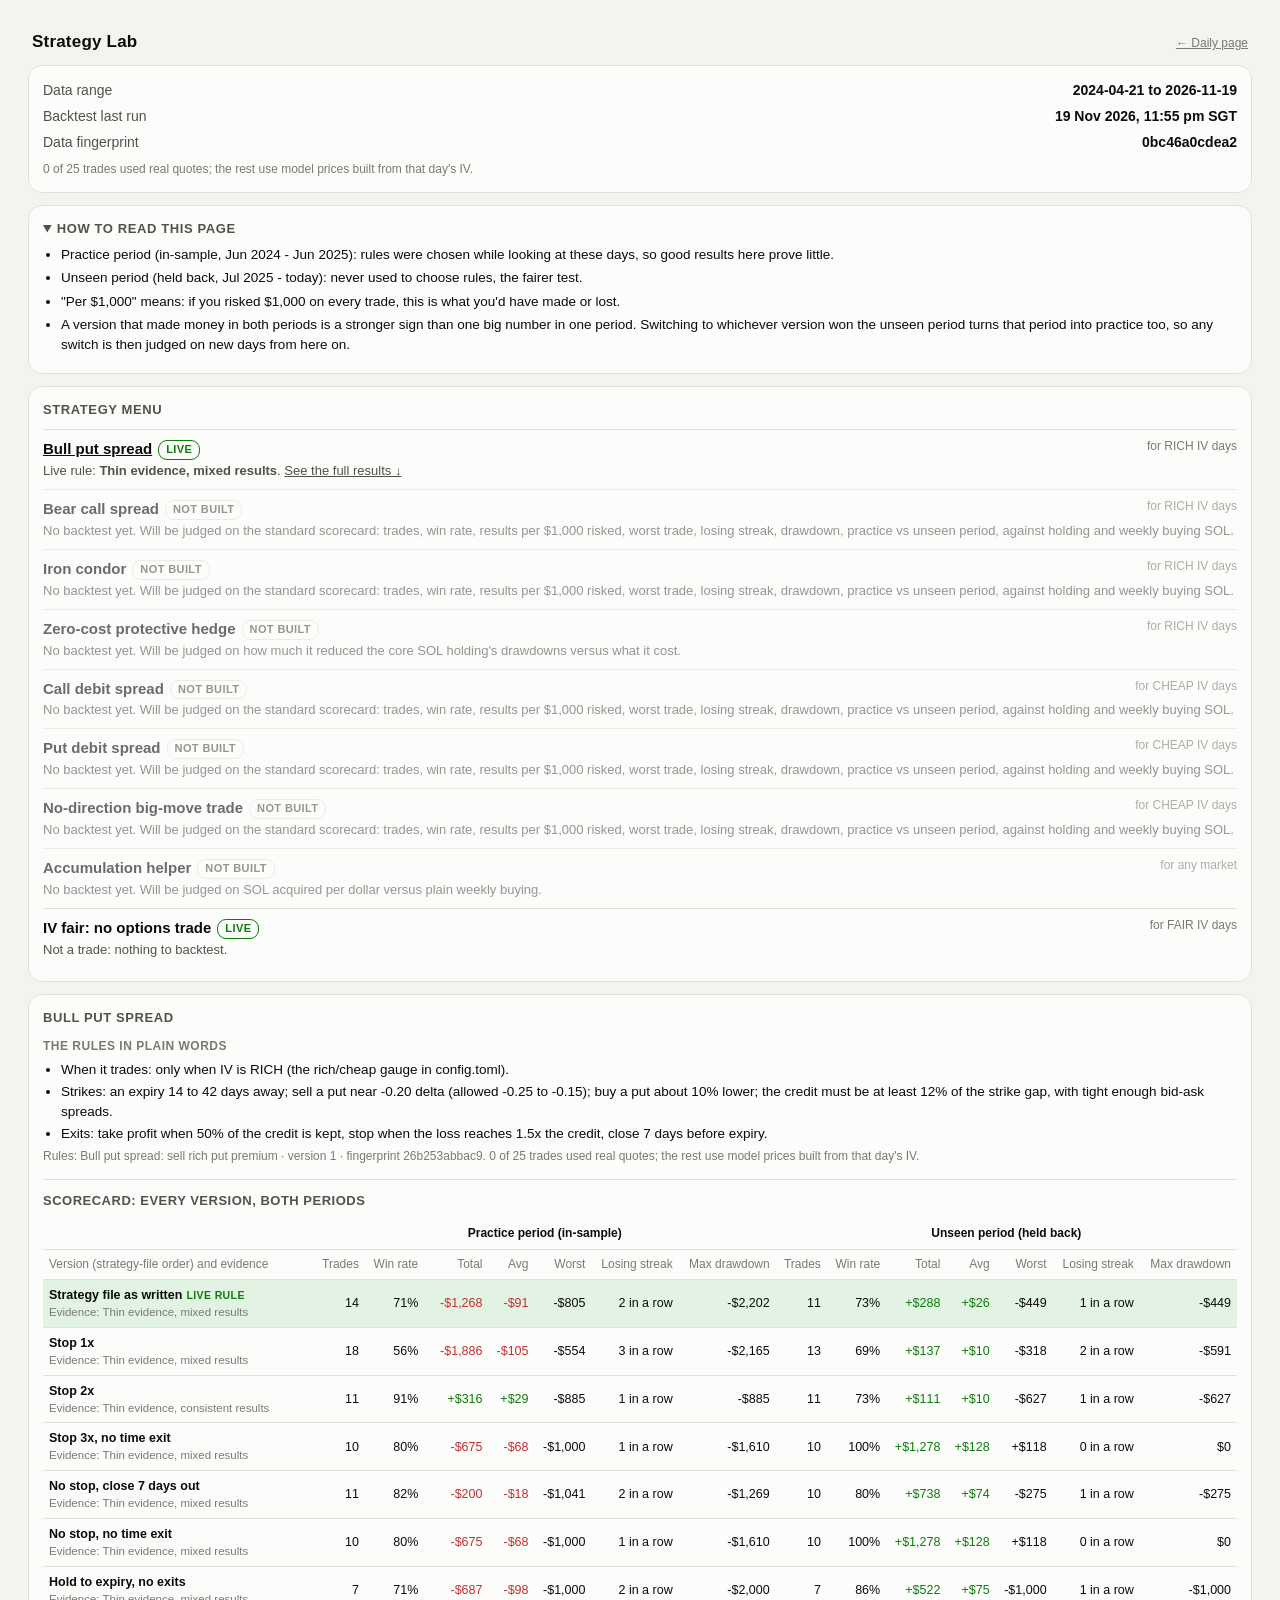
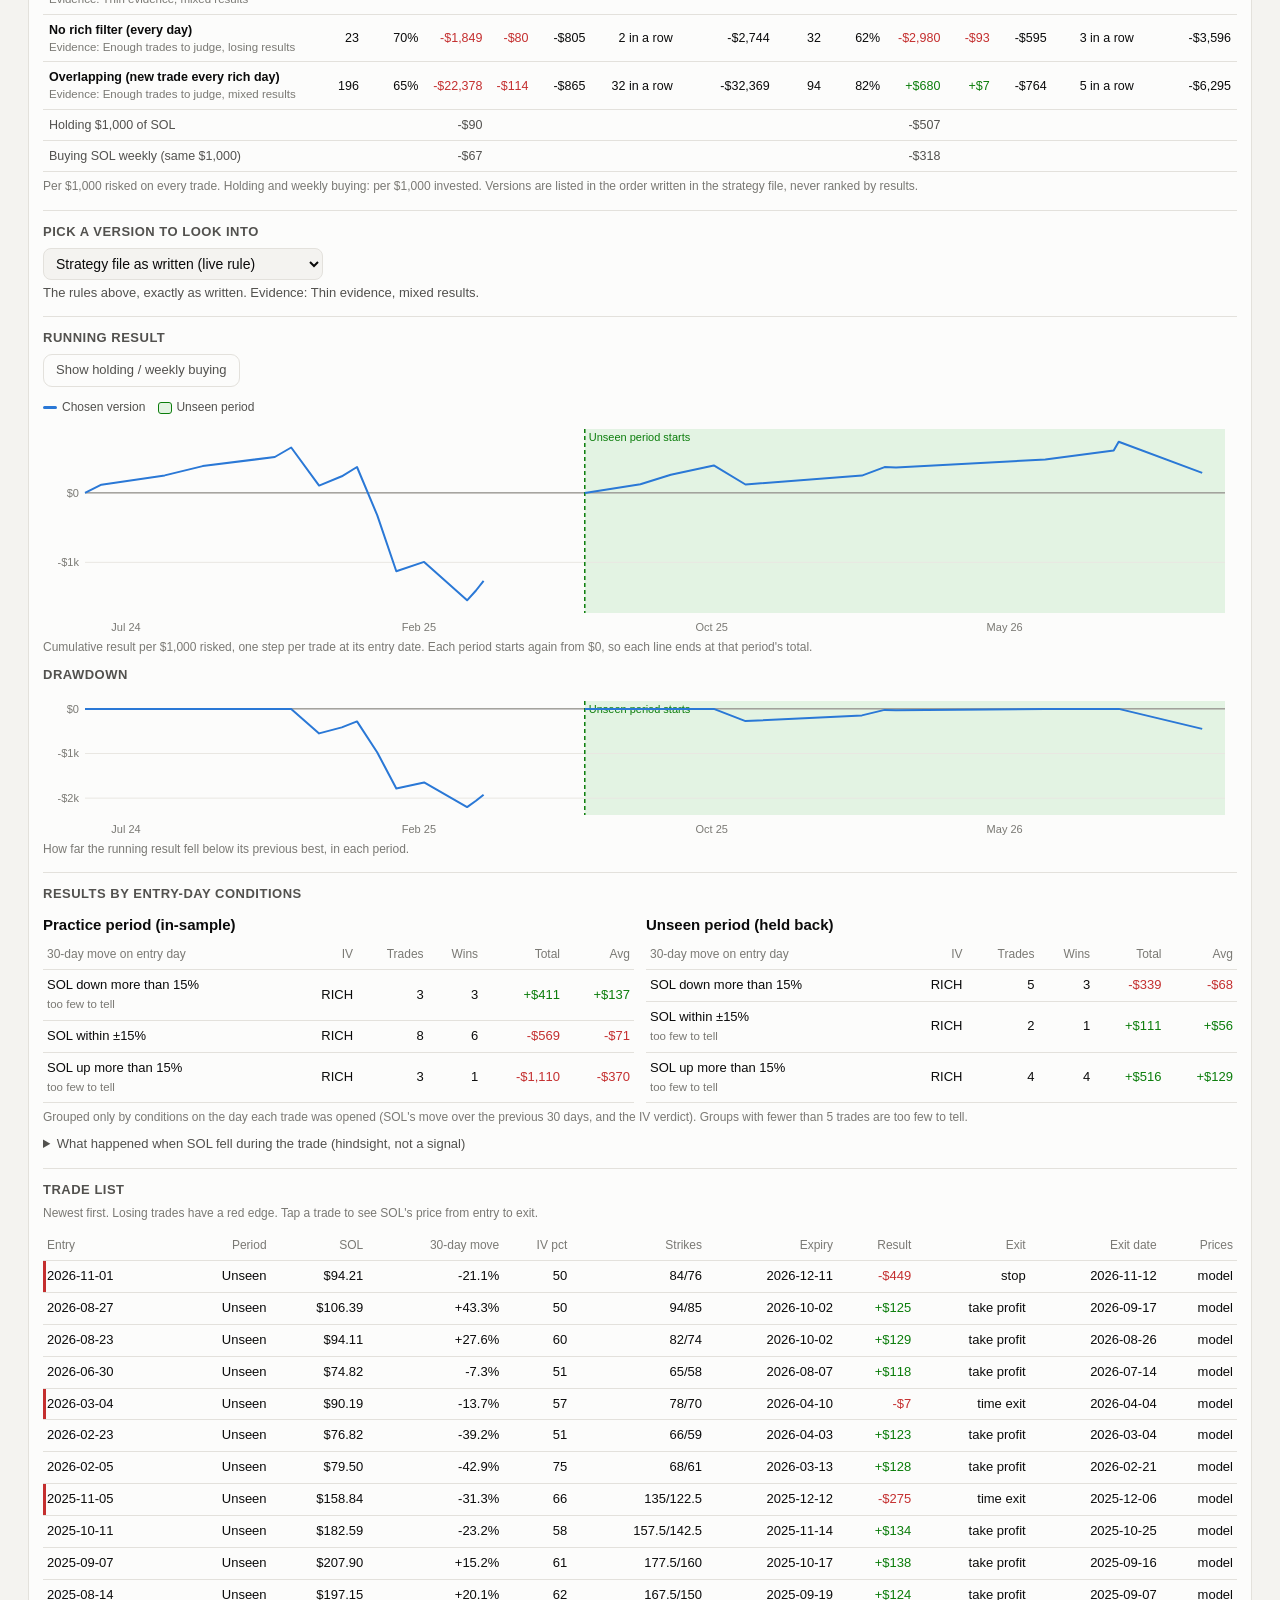
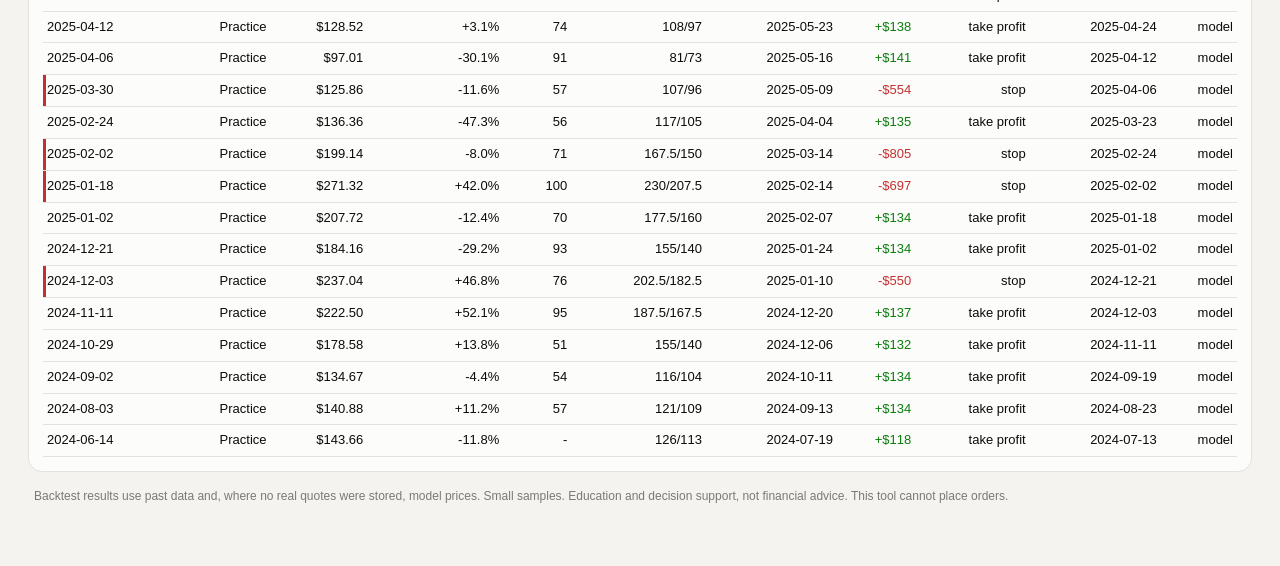
==== site/lab.html @ c68b26b9 "Step 4c: Strategy Lab page with the full evidence for every strategy on the menu - lab.py works out " ====
<!DOCTYPE html>
<html lang="en">
<head>
<meta charset="utf-8">
<meta name="viewport" content="width=device-width, initial-scale=1, viewport-fit=cover">
<title>Strategy Lab · SOL Vol Scanner</title>
<link rel="icon" href="icon-192.png">
<link rel="apple-touch-icon" href="icon-192.png">
<meta name="theme-color" content="#1a1a19">
<link rel="stylesheet" href="style.css">
<style>
/* Strategy Lab additions; everything else comes from style.css (same look as the daily page) */
header a { color:inherit; }
.lab { display:grid; gap:12px; grid-template-columns:minmax(0,1fr); }
.lab > .card { margin:0; min-width:0; }
.howto ul { margin:6px 0 0; padding-left:18px; font-size:13.5px; } .howto li { margin:4px 0; }
.howto summary { margin:0; font-size:13px; text-transform:uppercase; letter-spacing:.6px; font-weight:600; }
.mrow { display:grid; grid-template-columns:minmax(0,1fr) auto; gap:2px 10px; padding:8px 0; border-top:1px solid var(--border); }
.mrow:first-child { border-top:0; }
.mrow .mn { font-weight:650; } .mrow .mm { font-size:12px; color:var(--text-muted); text-align:right; white-space:nowrap; }
.mrow .mt { grid-column:1 / -1; font-size:13px; color:var(--text-secondary); }
.mrow.not_built { opacity:.6; } .mrow a { color:inherit; }
.chip { display:inline-block; font-size:11px; font-weight:700; letter-spacing:.4px; text-transform:uppercase; padding:1px 7px;
  border-radius:9px; border:1px solid var(--border); color:var(--text-secondary); margin-left:6px; vertical-align:1px; }
.chip.live { border-color:var(--good); color:var(--good); }
.rules { margin:4px 0 0; padding-left:18px; font-size:13.5px; } .rules li { margin:3px 0; }
.tablewrap { overflow-x:auto; -webkit-overflow-scrolling:touch; margin-top:8px; }
table.score { min-width:100%; font-size:12.5px; }
table.score th, table.score td { white-space:nowrap; padding:6px 6px; }
table.score td:first-child, table.score th:first-child { white-space:normal; min-width:140px; }
table.score tr.live td { background:var(--cheap-band); }
table.score tr.bench td { color:var(--text-secondary); }
table.score th.grp { text-align:center; color:var(--text-primary); font-weight:650; border-bottom:1px solid var(--border); }
table.score .ev { white-space:normal; font-size:11.5px; color:var(--text-muted); font-weight:500; }
.livetag { display:inline-block; font-size:10.5px; font-weight:700; text-transform:uppercase; letter-spacing:.4px; color:var(--good); margin-left:4px; }
.wsw { margin:8px 0 0; }
@media (max-width:699px) { table.score.show-in_sample .col-held_back, table.score.show-held_back .col-in_sample { display:none; } }
@media (min-width:700px) { .wsw { display:none; } main { padding:20px 20px 48px; } }
.picker { display:flex; flex-wrap:wrap; gap:8px; align-items:center; margin:6px 0 4px; font-size:13px; }
.picker select { font:inherit; font-size:14px; padding:6px 8px; border:1px solid var(--border); border-radius:8px;
  background:var(--surface-0); color:var(--text-primary); max-width:100%; }
.vtext { font-size:13px; color:var(--text-secondary); margin:2px 0 6px; }
.subcard { border-top:1px solid var(--border); margin-top:14px; padding-top:12px; }
.subcard h3 { font-size:13px; margin:0 0 6px; text-transform:uppercase; letter-spacing:.5px; color:var(--text-secondary); }
.twocol { display:grid; gap:12px; grid-template-columns:minmax(0,1fr); }
@media (min-width:1100px) { .twocol { grid-template-columns:repeat(2, minmax(0,1fr)); } main { padding:24px 28px 56px; } }
.toofew { color:var(--text-muted); font-size:11.5px; }
table.trades tr.trow { cursor:pointer; } table.trades tr.trow:hover td { background:var(--surface-0); }
table.trades tr.trow.loss td:first-child { box-shadow:inset 3px 0 0 var(--bad); }
table.trades tr.open td { background:var(--surface-0); }
.tdetail td { text-align:left; background:var(--surface-0); }
.lab footer { padding:4px 6px; }
</style>
</head>
<body>
<main id="app"><p class="muted">Loading…</p></main>
<script src="charts.js"></script>
<script src="data/lab.js"></script>
<script>
(async function () {
  let D = window.SCANNER_LAB;
  if (!D) { try { D = await (await fetch("data/lab.json", {cache:"no-store"})).json(); } catch (e) {} }
  const app = document.getElementById("app");
  function esc(s) { return String(s ?? "").replace(/[&<>"]/g, c => ({"&":"&amp;","<":"&lt;",">":"&gt;",'"':"&quot;"}[c])); }
  const usd = (x, d = 2) => x == null ? "n/a" : (x < 0 ? "-$" : "$") + Math.abs(x).toLocaleString(undefined, {minimumFractionDigits:d, maximumFractionDigits:d});
  const money = x => x == null ? "-" : (x > 0 ? "+" : x < 0 ? "-" : "") + "$" + Math.abs(x).toLocaleString(undefined, {maximumFractionDigits:0});
  const sgt = iso => new Date(iso).toLocaleString("en-SG", {timeZone:"Asia/Singapore", day:"numeric", month:"short", year:"numeric", hour:"2-digit", minute:"2-digit"});
  const cls = v => v == null ? "" : (v >= 0 ? "pos" : "neg");
  const header = `<header><h1>Strategy Lab</h1><div class="upd"><a href="index.html">← Daily page</a></div></header>`;
  if (!D) {
    app.innerHTML = header + `<div class="banner warn">The Strategy Lab data could not be loaded. Run <b>python lab.py</b> (the daily job does this after the backtest), then reload.</div>`;
    return;
  }

  // ---- 1. header + banners
  let html = header;
  html += `<div class="card"><div class="kv">
      <div class="k">Data range</div><div class="v">${D.period ? `${esc(D.period[0])} to ${esc(D.period[1])}` : "no backtest data"}</div>
      <div class="k">Backtest last run</div><div class="v">${esc(sgt(D.built_at))} SGT</div>
      <div class="k">Data fingerprint</div><div class="v">${esc(D.data_fingerprint || "-")}</div></div>
    ${D.quotes_line ? `<div class="muted" style="margin-top:8px">${esc(D.quotes_line)}</div>` : ""}</div>`;
  D.banners.forEach(b => { html += `<div class="banner warn" style="margin-top:12px">${esc(b.text)}</div>`; });

  html += `<div class="lab" style="margin-top:12px">`;
  // ---- 2. how to read this page
  html += `<section class="card howto"><details id="howto"><summary>How to read this page</summary>
    <ul>${D.how_to_read.map(t => `<li>${esc(t)}</li>`).join("")}</ul></details></section>`;

  // ---- 3. strategy menu overview
  html += `<section class="card"><h2>Strategy menu</h2>${D.menu.map(r => `<div class="mrow ${r.status}">
      <div class="mn">${r.anchor ? `<a href="#${r.anchor}">${esc(r.name)}</a>` : esc(r.name)}<span class="chip ${r.status}">${esc(r.status_text)}</span></div>
      <div class="mm">for ${esc(r.market_text)}</div>
      <div class="mt">${r.evidence_title ? `Live rule: <b>${esc(r.evidence_title)}</b>. <a href="#${r.anchor}">See the full results ↓</a>` : esc(r.note)}</div></div>`).join("")}</section>`;

  // ---- 4. one section per built strategy
  const COLS = [["trades","Trades"],["win_rate","Win rate"],["total_per_1000","Total"],["avg_per_1000","Avg"],
                ["worst_per_1000","Worst"],["max_losing_streak","Losing streak"],["max_drawdown_per_1000","Max drawdown"]];
  D.strategies.forEach((S, si) => {
    const W = S.windows;
    const cell = (row, k) => { const r = row.find(x => x.key === k); return r ? r : {text:"-", value:null}; };
    const money_keys = ["total_per_1000","avg_per_1000","worst_per_1000","max_drawdown_per_1000"];
    let t = `<div class="wsw"><div class="seg" data-sw="${si}">${W.slice().reverse().map(w => `<button data-w="${w.key}" class="${w.key === "held_back" ? "on" : ""}">${w.key === "held_back" ? "Unseen" : "Practice"}</button>`).join("")}</div></div>
      <div class="tablewrap"><table class="score show-held_back" id="score-${si}"><thead>
      <tr><th></th>${W.map(w => `<th class="grp col-${w.key}" colspan="${COLS.length}">${esc(w.title)}</th>`).join("")}</tr>
      <tr><th>Version (strategy-file order) and evidence</th>${W.map(w => COLS.map(c => `<th class="col-${w.key}">${c[1]}</th>`).join("")).join("")}</tr></thead><tbody>`;
    S.variants.forEach(v => {
      t += `<tr class="${v.live ? "live" : ""}"><td><b>${esc(v.name)}</b>${v.live ? `<span class="livetag">Live rule</span>` : ""}<div class="ev">Evidence: ${esc(v.evidence_title)}</div></td>`
        + W.map(w => COLS.map(c => { const x = cell(v.windows[w.key].rows, c[0]);
            return `<td class="col-${w.key} ${money_keys.includes(c[0]) && c[0] !== "worst_per_1000" && c[0] !== "max_drawdown_per_1000" ? cls(x.value) : ""}">${esc(x.text)}</td>`; }).join("")).join("")
        + `</tr>`;
    });
    const B = S.benchmarks;
    [["hold", "Holding $1,000 of SOL"], ["dca", "Buying SOL weekly (same $1,000)"]].forEach(([k, name]) => {
      t += `<tr class="bench"><td>${name}</td>` + W.map(w => COLS.map(c => `<td class="col-${w.key} ${c[0] === "total_per_1000" ? cls(B[w.key][k].per_1000) : ""}">${c[0] === "total_per_1000" ? money(B[w.key][k].per_1000) : ""}</td>`).join("")).join("") + `</tr>`;
    });
    t += `</tbody></table></div><div class="muted" style="margin-top:6px">Per $1,000 risked on every trade. Holding and weekly buying: per $1,000 invested. Versions are listed in the order written in the strategy file, never ranked by results.</div>`;

    html += `<section class="card" id="${S.anchor}"><h2>${esc(S.name)}</h2>
      <h3 class="sub">The rules in plain words</h3><ul class="rules">${S.rules.map(r => `<li>${esc(r)}</li>`).join("")}</ul>
      <div class="muted" style="margin-top:4px">Rules: ${esc(S.stamp.title)} · version ${esc(S.stamp.version)} · fingerprint ${esc(S.stamp.fingerprint)}. ${esc(S.quotes_line)}</div>
      <div class="subcard"><h3>Scorecard: every version, both periods</h3>${t}</div>
      <div class="subcard"><h3>Pick a version to look into</h3>
        <div class="picker"><select id="pick-${si}" aria-label="Version">${S.variants.map(v => `<option value="${esc(v.name)}"${v.name === S.default_variant ? " selected" : ""}>${esc(v.name)}${v.live ? " (live rule)" : ""}</option>`).join("")}</select></div>
        <div class="vtext" id="vtext-${si}"></div></div>
      <div class="subcard"><h3>Running result</h3>
        <div class="controls"><div class="seg"><button id="bench-${si}" aria-pressed="false">Show holding / weekly buying</button></div></div>
        <div class="legend"><span><i style="background:var(--series-iv)"></i>Chosen version</span><span class="bl-${si}" hidden><i style="background:var(--series-price)"></i>Holding $1,000 of SOL</span><span class="bl-${si}" hidden><i style="background:var(--series-rv)"></i>Buying SOL weekly</span><span><i class="band" style="background:var(--cheap-band);outline:1px solid var(--cheap)"></i>Unseen period</span></div>
        <div class="chart" id="cum-${si}"></div>
        <div class="muted">Cumulative result per $1,000 risked, one step per trade at its entry date. Each period starts again from $0, so each line ends at that period's total.</div>
        <h3 class="sub" style="margin-top:10px">Drawdown</h3>
        <div class="chart" id="dd-${si}"></div>
        <div class="muted">How far the running result fell below its previous best, in each period.</div></div>
      <div class="subcard"><h3>Results by entry-day conditions</h3><div id="groups-${si}"></div></div>
      <div class="subcard"><h3>Trade list</h3><div class="muted">Newest first. Losing trades have a red edge. Tap a trade to see SOL's price from entry to exit.</div>
        <div class="tablewrap" id="trades-${si}"></div></div>
    </section>`;
  });
  html += `<footer>${esc(D.footer)}</footer></div>`;
  app.innerHTML = html;

  // How to read: open by default on iPad/desktop, folded on a phone
  if (window.innerWidth >= 700) document.getElementById("howto").open = true;

  // ================= charts =================
  const {css, el, niceTicks, frame, axes, path, hover} = window.Charts;
  const ms = d => Date.parse(d + "T00:00:00Z");
  const fmtD = v => new Date(v).toLocaleDateString("en-SG", {month:"short", year:"2-digit", timeZone:"UTC"});

  function drawRunning(si, v, showBench) {
    const S = D.strategies[si], W = S.windows;
    const cum = W.map(w => v.windows[w.key].series.points), dd = W.map(w => v.windows[w.key].series.drawdown);
    const bh = W.map(w => S.benchmarks[w.key].series.hold), bd = W.map(w => S.benchmarks[w.key].series.dca);
    const x0 = ms(W[0].range[0]), x1 = ms(W[W.length - 1].range[1]), split = ms(W[W.length - 1].range[0]);
    function chart(host, lines, label, H) {
      const f = frame(host, H);
      const all = lines.flat(2).map(p => p.value).concat([0]);
      let lo = Math.min(...all), hi = Math.max(...all); if (hi - lo < 1) { hi += 1; lo -= 1; }
      const pad = (hi - lo) * 0.08; lo -= pad; hi += pad;
      const x = t => f.m.l + (t - x0) / (x1 - x0) * f.iw, y = val => f.m.t + (hi - val) / (hi - lo) * f.ih;
      el("rect", {x:x(split), y:f.m.t, width:Math.max(0, x(x1) - x(split)), height:f.ih, fill:css("--cheap-band")}, f.svg);
      const yt = niceTicks(lo, hi, 4), xt = niceTicks(x0, x1, 4).filter(t => t >= x0 && t <= x1);
      axes(f, x, y, yt, v => (v < 0 ? "-$" : "$") + (Math.abs(v) >= 1000 ? (Math.abs(v) / 1000).toLocaleString(undefined, {maximumFractionDigits:1}) + "k" : Math.abs(v).toFixed(0)), xt, fmtD);
      el("line", {x1:f.m.l, x2:f.W - f.m.r, y1:y(0), y2:y(0), stroke:css("--text-muted"), "stroke-width":1}, f.svg);
      el("line", {x1:x(split), x2:x(split), y1:f.m.t, y2:f.m.t + f.ih, stroke:css("--cheap"), "stroke-width":1.5, "stroke-dasharray":"4 3"}, f.svg);
      const lab = el("text", {x:x(split) + 4, y:f.m.t + 12, "font-size":11, fill:css("--cheap")}, f.svg); lab.textContent = "Unseen period starts";
      const colors = ["--series-iv", "--series-price", "--series-rv"];
      lines.forEach((segs, li) => segs.forEach(seg => {
        const pts = seg.map(p => [x(ms(p.date)), y(p.value)]);
        el("path", {d:path(pts), fill:"none", stroke:css(colors[li]), "stroke-width":li ? 1.5 : 2, "stroke-linejoin":"round", ...(li === 0 && label === "dd" ? {} : {})}, f.svg);
      }));
      // hover: the chosen version's points (plus benchmarks on the same date when shown)
      const flat = lines[0].flat(), xs = flat.map(p => x(ms(p.date)));
      const near = (segs, d) => { let best = null; segs.flat().forEach(p => { if (p.date <= d) best = p; }); return best; };
      hover(f, xs, i => { const p = flat[i]; let s = `<b>${p.date}</b><br>${label === "dd" ? "Below best" : "Chosen version"}: ${money(p.value)}`;
        if (lines.length > 1) { const h = near(lines[1], p.date), c = near(lines[2], p.date);
          if (h) s += `<br><span class="muted">Holding SOL: ${money(h.value)} · weekly buying: ${c ? money(c.value) : "-"}</span>`; }
        return s; });
    }
    chart(document.getElementById(`cum-${si}`), showBench ? [cum, bh, bd] : [cum], "cum", 220);
    chart(document.getElementById(`dd-${si}`), [dd], "dd", 150);
  }

  function drawGroups(si, v) {
    const S = D.strategies[si];
    let h = `<div class="twocol">` + S.windows.map(w => { const G = v.windows[w.key].groups;
      return `<div><h4 style="margin:4px 0">${esc(w.title)}</h4>${G.length ? `<div class="tablewrap" style="margin-top:0"><table><tr><th>30-day move on entry day</th><th>IV</th><th>Trades</th><th>Wins</th><th>Total</th><th>Avg</th></tr>
        ${G.map(g => `<tr><td>${esc(g.move)}${g.too_few ? `<br><span class="toofew">${esc(g.note)}</span>` : ""}</td><td>${esc(g.verdict)}</td><td>${g.trades}</td><td>${g.wins}</td><td class="${cls(g.total_per_1000)}">${money(g.total_per_1000)}</td><td class="${cls(g.avg_per_1000)}">${money(g.avg_per_1000)}</td></tr>`).join("")}</table></div>`
        : `<div class="muted">No trades in this period.</div>`}</div>`; }).join("") + `</div>`;
    h += `<div class="muted" style="margin-top:6px">Grouped only by conditions on the day each trade was opened (SOL's move over the previous 30 days, and the IV verdict). Groups with fewer than ${D.settings.similar_min_trades} trades are too few to tell.</div>`;
    const T = v.during_trade;
    if (T && T.rows.length) h += `<details><summary>What happened when SOL fell during the trade (hindsight, not a signal)</summary><div class="muted">${esc(T.note)}</div>
      <table><tr><th>Period</th><th>Verdict, SOL during the trade</th><th>Trades</th><th>Wins</th><th>Total</th></tr>
      ${T.rows.map(r => `<tr><td>${esc(r.window)}</td><td>${esc(r.group)}</td><td>${r.trades}</td><td>${r.wins}</td><td class="${cls(r.total_per_1000)}">${esc(r.text)}</td></tr>`).join("")}</table></details>`;
    document.getElementById(`groups-${si}`).innerHTML = h;
  }

  function drawTradeChart(host, t) {
    if (t.price_from == null || t.price_to == null) { host.innerHTML = `<div class="muted">No price history for these dates.</div>`; return; }
    const P = D.prices.slice(t.price_from, t.price_to + 1);
    const f = frame(host, 170);
    const vals = P.map(p => p[1]).concat([t.short_strike, t.long_strike, t.break_even]);
    let lo = Math.min(...vals), hi = Math.max(...vals); const pad = (hi - lo) * 0.08 || 1; lo -= pad; hi += pad;
    const x0 = ms(P[0][0]), x1 = Math.max(ms(P[P.length - 1][0]), x0 + 864e5);
    const x = v => f.m.l + (v - x0) / (x1 - x0) * f.iw, y = v => f.m.t + (hi - v) / (hi - lo) * f.ih;
    axes(f, x, y, niceTicks(lo, hi, 4), v => "$" + v.toFixed(v < 20 ? 1 : 0), [x0, x1], v => new Date(v).toLocaleDateString("en-SG", {day:"numeric", month:"short", timeZone:"UTC"}));
    [[t.short_strike, "Short " + t.short_strike, "--rich"], [t.long_strike, "Long " + t.long_strike, "--text-muted"], [t.break_even, "Break-even " + t.break_even.toFixed(2), "--series-rv"]].forEach(([v, l, c]) => {
      el("line", {x1:f.m.l, x2:f.W - f.m.r, y1:y(v), y2:y(v), stroke:css(c), "stroke-width":1, "stroke-dasharray":"4 3"}, f.svg);
      const tx = el("text", {x:f.W - f.m.r - 2, y:y(v) - 3, "text-anchor":"end", "font-size":10.5, fill:css(c)}, f.svg); tx.textContent = l; });
    const pts = P.map(p => [x(ms(p[0])), y(p[1])]);
    el("path", {d:path(pts), fill:"none", stroke:css("--series-iv"), "stroke-width":2}, f.svg);
    [[pts[0], "Entry"], [pts[pts.length - 1], "Exit"]].forEach(([p, l], i) => {
      el("circle", {cx:p[0], cy:p[1], r:4, fill:css(i ? (t.loss ? "--bad" : "--good") : "--text-primary")}, f.svg);
      const tx = el("text", {x:p[0] + (i ? -6 : 6), y:p[1] - 7, "text-anchor":i ? "end" : "start", "font-size":11, fill:css("--text-secondary")}, f.svg); tx.textContent = l; });
    hover(f, pts.map(p => p[0]), i => `<b>${P[i][0]}</b><br>SOL ${usd(P[i][1])}`);
  }

  function drawTrades(si, v) {
    const host = document.getElementById(`trades-${si}`);
    host.innerHTML = `<table class="trades"><tr><th>Entry</th><th>Period</th><th>SOL</th><th>30-day move</th><th>IV pct</th><th>Strikes</th><th>Expiry</th><th>Result</th><th>Exit</th><th>Exit date</th><th>Prices</th></tr>
      ${v.trades.map((t, i) => `<tr class="trow${t.loss ? " loss" : ""}" data-i="${i}" tabindex="0"><td>${t.date}</td><td>${t.window === "held_back" ? "Unseen" : t.window === "in_sample" ? "Practice" : "Before"}</td><td>${usd(t.sol)}</td>
        <td>${t.move_30d_pct == null ? "-" : (t.move_30d_pct > 0 ? "+" : "") + t.move_30d_pct.toFixed(1) + "%"}</td><td>${t.iv_percentile == null ? "-" : Math.round(t.iv_percentile)}</td>
        <td>${t.short_strike}/${t.long_strike}</td><td>${t.expiry}</td><td class="${cls(t.pnl_per_1000)}">${esc(t.result)}</td><td>${esc(t.exit)}</td><td>${t.exit_date}</td><td>${esc(t.quotes)}</td></tr>`).join("")}</table>`;
    host.querySelectorAll("tr.trow").forEach(tr => {
      const open = () => {
        const next = tr.nextElementSibling;
        if (next && next.classList.contains("tdetail")) { next.remove(); tr.classList.remove("open"); return; }
        const t = v.trades[+tr.dataset.i];
        const d = document.createElement("tr"); d.className = "tdetail";
        d.innerHTML = `<td colspan="11"><div class="muted">SOL from ${t.date} to ${t.exit_date}: ${esc(t.exit)}, ${esc(t.result)} per $1,000 risked.</div><div class="chart"></div></td>`;
        tr.after(d); tr.classList.add("open");
        drawTradeChart(d.querySelector(".chart"), t);
      };
      tr.addEventListener("click", open); tr.addEventListener("keydown", e => { if (e.key === "Enter") open(); });
    });
  }

  D.strategies.forEach((S, si) => {
    const pick = document.getElementById(`pick-${si}`), bench = document.getElementById(`bench-${si}`);
    let showBench = false;
    const current = () => S.variants.find(v => v.name === pick.value) || S.variants[0];
    const render = () => { const v = current();
      document.getElementById(`vtext-${si}`).textContent = `${v.text} Evidence: ${v.evidence_title}.`;
      drawRunning(si, v, showBench); drawGroups(si, v); drawTrades(si, v); };
    pick.addEventListener("change", render);
    bench.addEventListener("click", () => { showBench = !showBench; bench.classList.toggle("on", showBench); bench.setAttribute("aria-pressed", showBench);
      document.querySelectorAll(`.bl-${si}`).forEach(e => e.hidden = !showBench); drawRunning(si, current(), showBench); });
    document.querySelector(`[data-sw="${si}"]`).addEventListener("click", e => { const b = e.target.closest("button"); if (!b) return;
      const tbl = document.getElementById(`score-${si}`); tbl.classList.remove("show-in_sample", "show-held_back"); tbl.classList.add("show-" + b.dataset.w);
      e.currentTarget.querySelectorAll("button").forEach(x => x.classList.toggle("on", x === b)); });
    render();
    let rt; window.addEventListener("resize", () => { clearTimeout(rt); rt = setTimeout(() => drawRunning(si, current(), showBench), 150); });
  });
  if (location.hash) { const t = document.querySelector(location.hash); if (t) t.scrollIntoView(); }
})();
</script>
</body>
</html>
---- site/style.css ----
/* Shared look for index.html (daily page) and lab.html (Strategy Lab). */
:root {
  color-scheme: light;
  --surface-0:#f4f3f0; --surface-1:#fcfcfb; --border:#e3e1dc;
  --text-primary:#0b0b0b; --text-secondary:#52514e; --text-muted:#7a7974;
  --grid:#e9e7e2;
  --series-iv:#2a78d6; --series-rv:#eb6834; --series-faded:#a8a7a1; --series-price:#52514e;
  --rich:#d03b3b; --rich-band:rgba(208,59,59,.10);
  --cheap:#0b7d0b; --cheap-band:rgba(12,163,12,.10);
  --fair:#7a7974; --good:#0b7d0b; --bad:#c42f2f;
}
@media (prefers-color-scheme: dark) {
  :root {
    color-scheme: dark;
    --surface-0:#111110; --surface-1:#1a1a19; --border:#2e2e2b;
    --text-primary:#f0efec; --text-secondary:#c3c2b7; --text-muted:#8f8e86;
    --grid:#2a2a27;
    --series-iv:#3987e5; --series-rv:#d95926; --series-faded:#5c5b56; --series-price:#c3c2b7;
    --rich:#e66767; --rich-band:rgba(230,103,103,.14);
    --cheap:#0ca30c; --cheap-band:rgba(12,163,12,.14);
    --fair:#8f8e86; --good:#3fbf3f; --bad:#e66767;
  }
}
* { box-sizing:border-box; }
body { margin:0; background:var(--surface-0); color:var(--text-primary);
  font:15px/1.45 -apple-system, BlinkMacSystemFont, "Segoe UI", Roboto, sans-serif;
  padding:env(safe-area-inset-top) 0 env(safe-area-inset-bottom); }
main { max-width:none; margin:0 auto; padding:12px 12px 40px; }
.grid { display:grid; gap:12px; grid-template-columns:minmax(0,1fr);
  grid-template-areas:"exit" "greeks" "verdict" "hist" "term" "log"; }
.grid.no-greeks { grid-template-areas:"verdict" "hist" "term" "log"; }
.grid > .card { margin:0; min-width:0; }
.a-greeks, .a-log, .a-exit { align-self:start; }
.a-verdict { grid-area:verdict; } .a-hist { grid-area:hist; } .a-term { grid-area:term; }
.a-greeks { grid-area:greeks; } .a-log { grid-area:log; }
.step { display:inline-flex; align-items:center; justify-content:center; width:18px; height:18px; border-radius:50%;
  background:var(--text-primary); color:var(--surface-1); font-size:11px; font-weight:700; margin-right:8px; letter-spacing:0; vertical-align:1px; }
.gitems .greek:first-child { border-top:0; padding-top:0; }
/* iPad / tablet: same top-down order, wider cards */
@media (min-width:700px) {
  main { padding:20px 20px 48px; }
  .grid { grid-template-columns:repeat(2, minmax(0,1fr));
    grid-template-areas:"exit exit" "greeks greeks" "verdict term" "hist hist" "log log"; }
  .grid.no-greeks { grid-template-areas:"verdict term" "hist hist" "log log"; }
  .ev-cols { grid-template-columns:repeat(2, minmax(0,1fr)); }
  header h1 { font-size:20px; }
}
/* desktop: 1 market read -> 2-3 context -> 4-5 the idea and its risk -> 6 track record */
@media (min-width:1100px) {
  main { padding:24px 28px 56px; }
  .grid { grid-template-columns:repeat(3, minmax(0,1fr));
    grid-template-areas:"exit exit greeks" "verdict verdict verdict" "hist hist term" "log log log"; }
  .idea-cols { display:grid; grid-template-columns:minmax(0,1fr) minmax(0,1fr); gap:28px; align-items:start; }
  .idea-cols > .idea-right > :first-child { margin-top:0; }
  .grid .esteps { grid-template-columns:repeat(2, minmax(0,1fr)); }
  .grid.no-greeks { grid-template-areas:"verdict verdict verdict" "hist hist term" "log log log"; }
  .grid .stats { grid-template-columns:repeat(4, minmax(0,1fr)); }
  .gitems { display:grid; grid-template-columns:repeat(2, minmax(0,1fr)); column-gap:24px; }
  .gitems .greek:nth-child(2) { border-top:0; padding-top:0; }
  .vbody { display:grid; grid-template-columns:auto minmax(0,1fr); gap:28px; align-items:center; }
  .vbody .stats { margin-top:0; }
  .verdict { flex-direction:column; align-items:flex-start; gap:8px; max-width:260px; }
  .a-greeks table { max-width:720px; }
  .a-log table { max-width:900px; }
}
@media (max-width:380px) { .badge { font-size:24px; } .stat .v { font-size:18px; } }
header { display:flex; justify-content:space-between; align-items:baseline; padding:6px 4px 10px; }
header h1 { font-size:17px; margin:0; letter-spacing:.2px; }
header .upd { font-size:12px; color:var(--text-muted); text-align:right; }
.banner { border-radius:10px; padding:10px 12px; margin:0 0 10px; font-size:13px; border:1px solid; }
.banner.warn { border-color:var(--rich); color:var(--text-primary); background:var(--rich-band); }
.banner.info { border-color:var(--border); color:var(--text-secondary); background:var(--surface-1); }
.card { background:var(--surface-1); border:1px solid var(--border); border-radius:14px; padding:14px; margin-bottom:12px; }
.card h2 { font-size:13px; text-transform:uppercase; letter-spacing:.6px; color:var(--text-secondary); margin:0 0 10px; font-weight:600; }
.verdict { display:flex; align-items:center; gap:14px; }
.badge { font-size:30px; font-weight:800; letter-spacing:1px; padding:6px 14px; border-radius:12px; border:2px solid currentColor; }
.badge.RICH { color:var(--rich); } .badge.CHEAP { color:var(--cheap); } .badge.FAIR, .badge.UNKNOWN { color:var(--fair); }
.reason { font-size:13px; color:var(--text-secondary); margin-top:10px; }
.stats { display:grid; grid-template-columns:repeat(2,1fr); gap:10px 14px; margin-top:12px; }
.stat .k { font-size:12px; color:var(--text-muted); } .stat .v { font-size:20px; font-weight:650; font-variant-numeric:tabular-nums; }
.controls { display:flex; gap:8px; flex-wrap:wrap; }
.seg { display:inline-flex; border:1px solid var(--border); border-radius:9px; overflow:hidden; margin-bottom:8px; }
.seg button { background:none; border:0; color:var(--text-secondary); padding:6px 12px; font:inherit; font-size:13px; }
.seg button.on { background:var(--text-primary); color:var(--surface-1); }
.legend { display:flex; flex-wrap:wrap; gap:6px 14px; font-size:12px; color:var(--text-secondary); margin:4px 0 2px; }
.legend i { display:inline-block; width:14px; height:3px; border-radius:2px; vertical-align:middle; margin-right:5px; }
.legend i.band { height:10px; width:12px; border-radius:2px; }
.chart { position:relative; }
.chart svg { display:block; width:100%; height:auto; touch-action:pan-y; }
.tip { position:absolute; pointer-events:none; background:var(--surface-1); border:1px solid var(--border);
  border-radius:8px; padding:6px 8px; font-size:12px; box-shadow:0 2px 8px rgba(0,0,0,.15); display:none; white-space:nowrap; max-width:100%; }
.tip .muted { font-size:11px; }
.tip b { font-weight:650; }
.kv { display:grid; grid-template-columns:1fr auto; gap:6px 10px; font-size:14px; }
.kv .k { color:var(--text-secondary); } .kv .v { text-align:right; font-weight:600; font-variant-numeric:tabular-nums; }
.legs { font-size:14px; margin-bottom:10px; }
.legs div { padding:3px 0; } .legs .act { display:inline-block; width:38px; font-weight:700; }
.muted { color:var(--text-muted); font-size:12px; }
.greek { border-top:1px solid var(--border); padding:10px 0; }
.greek:first-of-type { border-top:0; padding-top:0; }
.greek .h { display:flex; justify-content:space-between; font-weight:650; }
.greek .h span:last-child { font-variant-numeric:tabular-nums; color:var(--text-secondary); font-weight:500; font-size:13px; }
.greek p { margin:4px 0 0; font-size:13.5px; } .greek p.s { color:var(--text-secondary); }
table { width:100%; border-collapse:collapse; font-size:13px; font-variant-numeric:tabular-nums; }
th, td { padding:6px 4px; text-align:right; border-bottom:1px solid var(--border); }
th:first-child, td:first-child { text-align:left; }
th { color:var(--text-muted); font-weight:500; font-size:12px; }
.pos { color:var(--good); } .neg { color:var(--bad); }
details summary { cursor:pointer; color:var(--text-secondary); font-size:13px; margin-top:8px; }
.why { margin-top:14px; border-top:1px solid var(--border); padding-top:12px; }
.why h3 { font-size:13px; margin:14px 0 6px; color:var(--text-primary); }
.why ul { margin:0; padding-left:18px; font-size:13.5px; } .why li { margin:4px 0; }
.conv { border:1px solid var(--border); border-radius:10px; padding:10px 12px; }
.conv-top { display:flex; justify-content:space-between; align-items:baseline; font-weight:700; }
.conv-top .sc { font-variant-numeric:tabular-nums; color:var(--text-secondary); font-weight:600; }
.conv.High { border-color:var(--good); } .conv.High .lbl { color:var(--good); }
.conv.Medium { border-color:#c98500; } .conv.Medium .lbl { color:#b07400; }
.conv.Low .lbl, .conv.None .lbl { color:var(--text-secondary); }
@media (prefers-color-scheme: dark) { .conv.Medium .lbl { color:#eda100; } }
.meter { position:relative; height:8px; border-radius:4px; background:var(--grid); margin:8px 0 6px; overflow:hidden; }
.meter b { position:absolute; left:0; top:0; bottom:0; border-radius:4px; background:var(--text-secondary); }
.conv.High .meter b { background:var(--good); } .conv.Medium .meter b { background:#c98500; }
.meter i { position:absolute; top:0; bottom:0; width:2px; background:var(--surface-1); }
.conv-act { font-size:13.5px; } .conv .muted { margin-top:4px; }
.parts { width:100%; margin-top:6px; } .parts td { text-align:left; vertical-align:top; font-size:12.5px; }
.parts td.pt { text-align:right; white-space:nowrap; color:var(--text-secondary); }
.a-exit { grid-area:exit; }
.exit-sum { display:grid; grid-template-columns:repeat(2, minmax(0,1fr)); gap:10px 16px; margin-bottom:6px; }
.esteps { display:grid; gap:10px; margin-top:10px; grid-template-columns:minmax(0,1fr); }
.estep { border:1px solid var(--border); border-radius:10px; padding:10px 12px; }
.estep .eh { font-weight:700; font-size:14px; }
.estep .el { font-weight:600; font-variant-numeric:tabular-nums; margin-top:2px; }
.estep p { margin:4px 0 0; font-size:13px; } .estep p.s { color:var(--text-secondary); }
.estep.price_stop, .estep.vol_stop { border-left:3px solid var(--rich); }
.estep.take_profit { border-left:3px solid var(--good); }
.ticket { margin-top:8px; font:12px/1.45 ui-monospace, SFMono-Regular, Menlo, Consolas, monospace; background:var(--surface-0);
  border-radius:8px; padding:7px 9px; color:var(--text-primary); overflow-wrap:anywhere; }
.ticket span { display:block; font:600 10px/1.4 -apple-system, "Segoe UI", sans-serif; letter-spacing:.6px; text-transform:uppercase; color:var(--text-muted); }
.after { font-size:13.5px; margin:12px 0 6px; }
h3.sub { font-size:12px; text-transform:uppercase; letter-spacing:.5px; color:var(--text-muted); margin:6px 0 4px; font-weight:600; }
.tryl summary { margin-top:10px; }
.tl-grid { display:grid; grid-template-columns:repeat(3, minmax(0,1fr)); gap:8px; margin:8px 0; }
.tl-grid label { font-size:12px; color:var(--text-secondary); display:flex; flex-direction:column; gap:4px; }
.tl-grid input { font:inherit; font-size:14px; padding:6px 8px; border:1px solid var(--border); border-radius:8px; background:var(--surface-0); color:var(--text-primary); width:100%; }
.tl-out { font-size:13.5px; margin-bottom:6px; }
footer { font-size:12px; color:var(--text-muted); padding:4px 6px; }
.no-trade { font-size:16px; font-weight:650; margin-bottom:6px; }
:root { --amber:#b07400; --amber-band:rgba(201,133,0,.10); }
@media (prefers-color-scheme: dark) { :root { --amber:#eda100; --amber-band:rgba(237,161,0,.12); } }
.glance-line { font-size:13.5px; color:var(--text-secondary); margin:0 0 10px; }
.glance { display:grid; gap:0; }
.grow { display:grid; grid-template-columns:minmax(0,1fr) auto; gap:2px 10px; padding:8px 0; border-top:1px solid var(--border); }
.grow:first-child { border-top:0; }
.grow .gn { font-weight:650; } .grow .gm { font-size:12px; color:var(--text-muted); text-align:right; white-space:nowrap; }
.grow .gt { grid-column:1 / -1; font-size:13px; color:var(--text-secondary); }
.grow .chip { display:inline-block; font-size:11px; font-weight:700; letter-spacing:.4px; text-transform:uppercase; padding:1px 7px;
  border-radius:9px; border:1px solid var(--border); color:var(--text-secondary); margin-left:6px; vertical-align:1px; }
.grow.suggested { background:var(--cheap-band); border-radius:10px; padding:8px 10px; border-top-color:transparent; }
.grow.suggested .chip { border-color:var(--good); color:var(--good); }
.grow.no_trade .chip { border-color:var(--amber); color:var(--amber); }
.grow.not_built { opacity:.55; }
.grow a { color:inherit; }
.glance-foot { margin-top:10px; font-weight:650; }
.a-idea { margin-bottom:12px; scroll-margin-top:12px; }
.box { margin-top:16px; border-top:1px solid var(--border); padding-top:12px; }
.box h3 { font-size:13px; margin:0 0 6px; text-transform:uppercase; letter-spacing:.5px; color:var(--text-secondary); }
.ev-title { font-size:16px; font-weight:700; } .ev-title.thin, .ev-title.mixed, .ev-title.losing { color:var(--amber); }
.ev-title.consistent:not(.thin) { color:var(--good); }
.ev-cols { display:grid; gap:12px; grid-template-columns:minmax(0,1fr); margin-top:8px; }
.ev-col { border:1px solid var(--border); border-radius:10px; padding:10px 12px; }
.ev-col.held_back { border-color:var(--text-secondary); }
.ev-col h4 { margin:0 0 2px; font-size:14px; } .ev-col .kv { font-size:13px; margin-top:8px; }
ul.ticks, ul.cautions { list-style:none; padding:0; margin:4px 0 8px; font-size:13.5px; }
ul.ticks li, ul.cautions li { padding:3px 0 3px 22px; position:relative; }
ul.ticks li::before { content:"✓"; position:absolute; left:2px; color:var(--good); font-weight:700; }
ul.cautions li { background:var(--amber-band); border-radius:6px; padding:5px 8px 5px 26px; margin:4px 0; }
ul.cautions li::before { content:"!"; position:absolute; left:9px; color:var(--amber); font-weight:800; }
.sim-group { margin-top:8px; } .sim-group h4 { font-size:12.5px; margin:8px 0 2px; color:var(--text-secondary); }
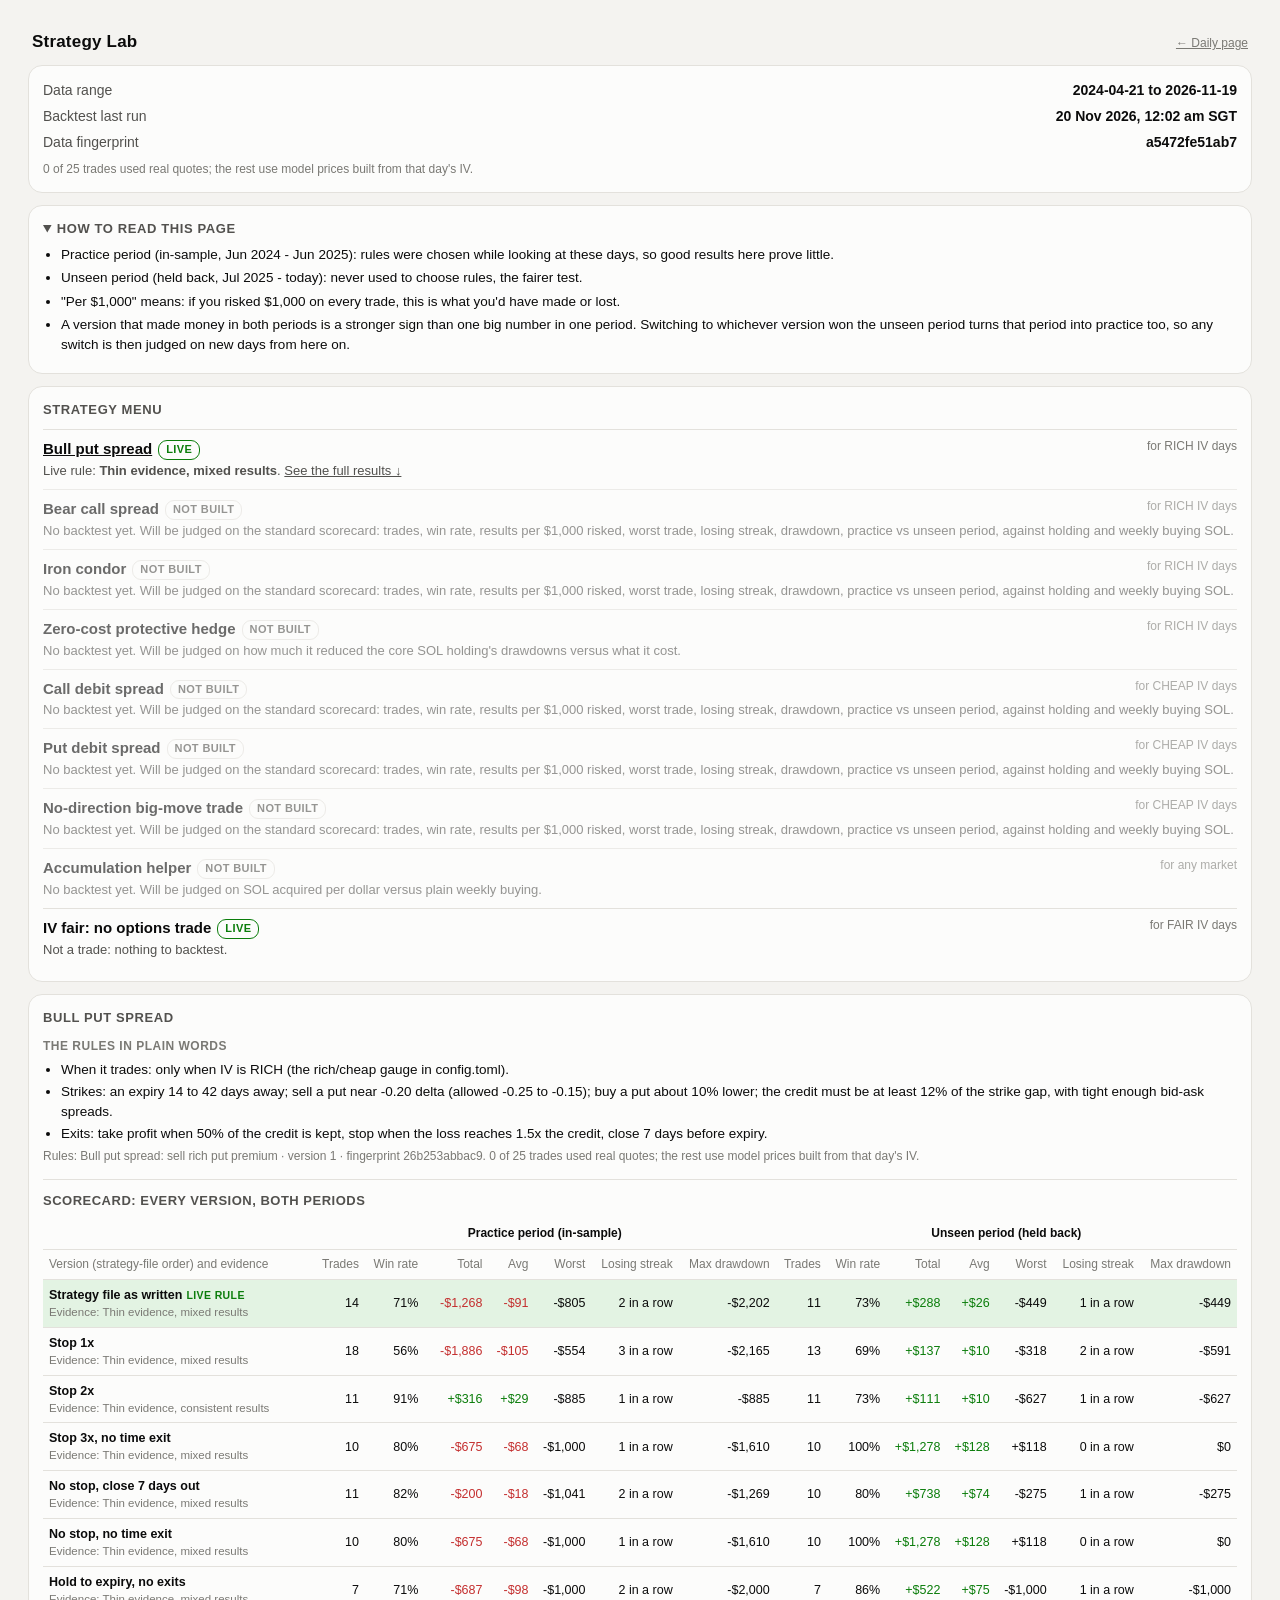
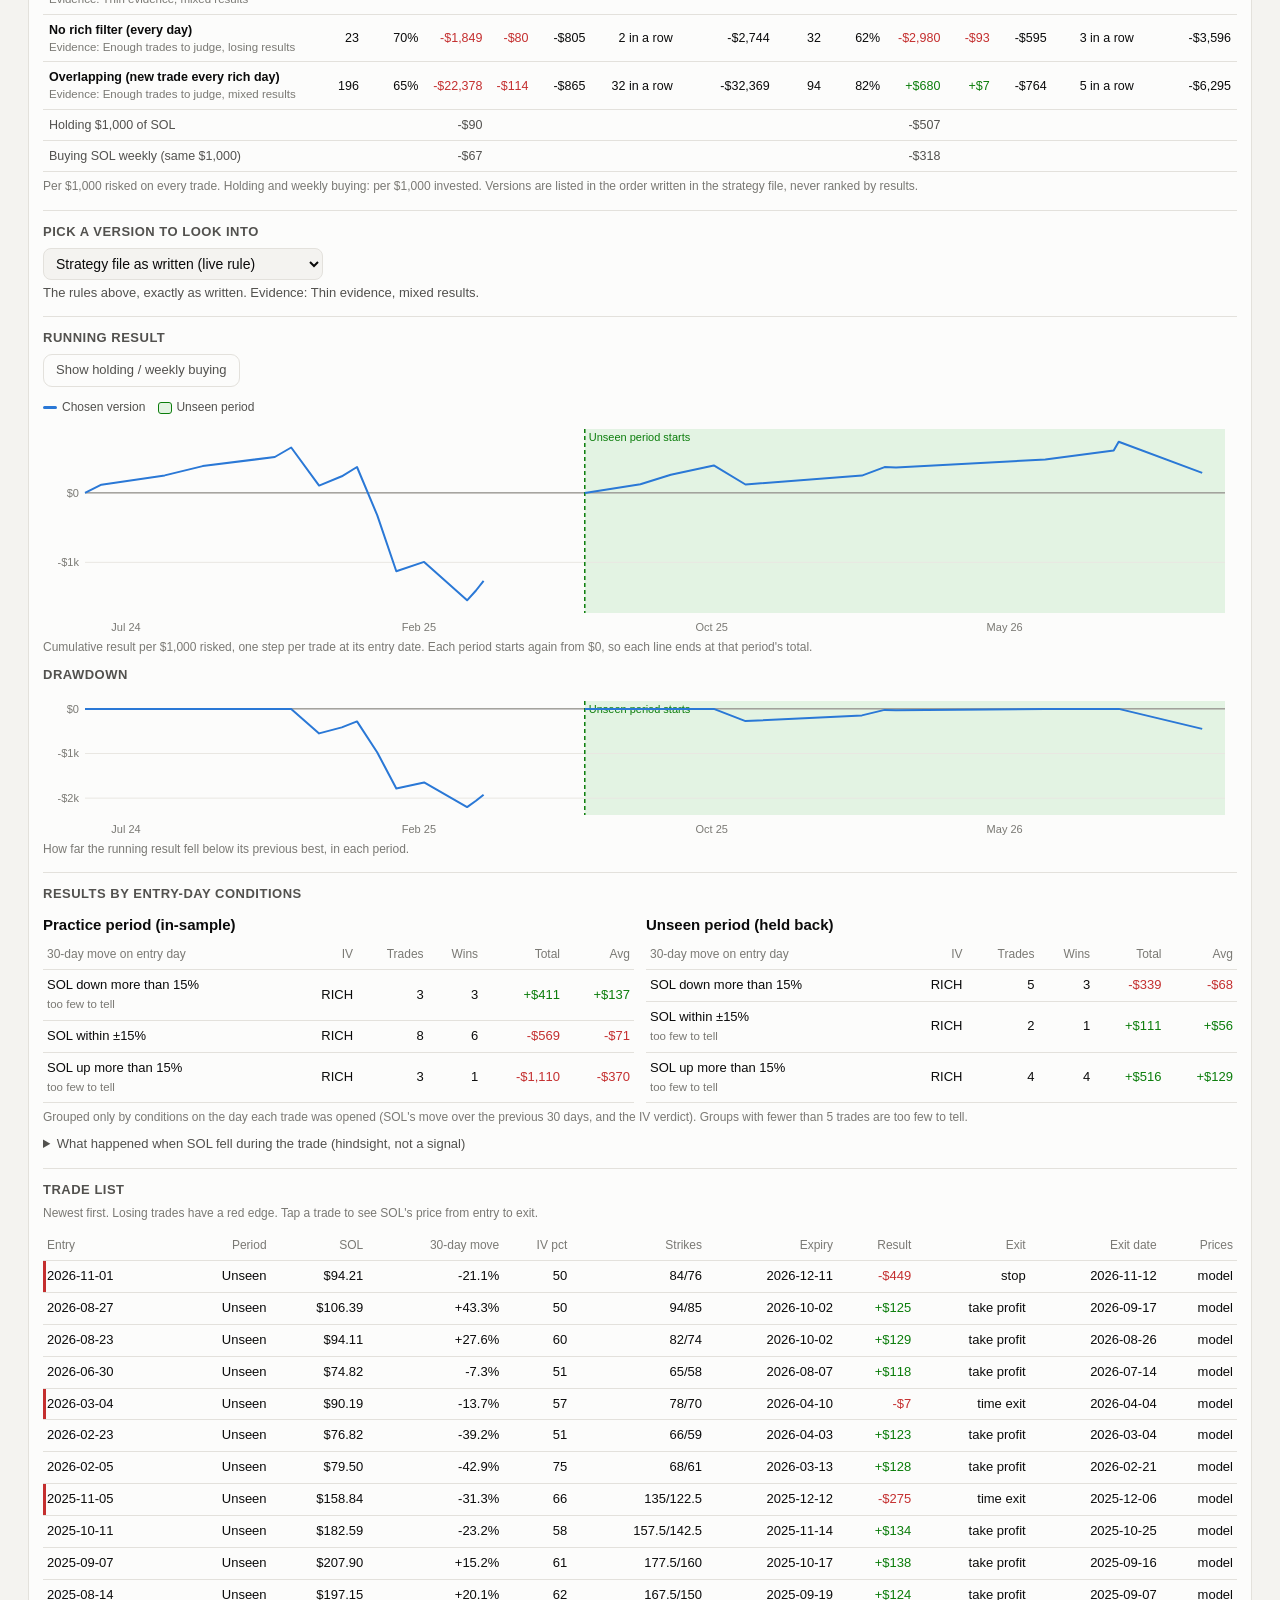
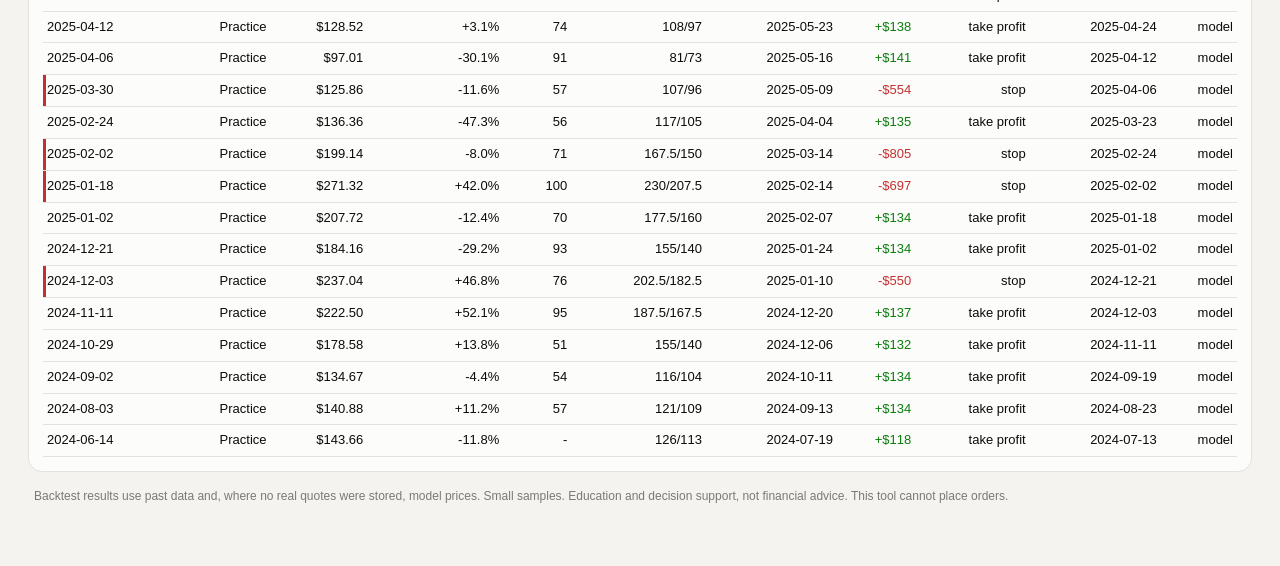
==== commit 6f77ffd4: "Step 5.1: direction signal (data factors + owner's view), tested and recorded daily; display only - " ====
--- a/site/lab.html
+++ b/site/lab.html
@@ -92,6 +92,24 @@
       <div class="mm">for ${esc(r.market_text)}</div>
       <div class="mt">${r.evidence_title ? `Live rule: <b>${esc(r.evidence_title)}</b>. <a href="#${r.anchor}">See the full results ↓</a>` : esc(r.note)}</div></div>`).join("")}</section>`;
 
+  // ---- direction signal (above the strategies)
+  if (D.direction) {
+    const X = D.direction;
+    const pct = v => v == null ? "-" : (v > 0 ? "+" : "") + v.toFixed(1) + "%";
+    html += `<section class="card" id="lab-direction"><h2>Direction signal</h2>
+      <p style="margin:0 0 6px;font-weight:650">${esc(X.summary)}</p>
+      ${X.explain.map(t => `<p class="muted" style="margin:4px 0">${esc(t)}</p>`).join("")}
+      <p class="muted" style="margin:4px 0 8px">${esc(X.pass_rule)} Rules: version ${esc(X.rules.version)} · fingerprint ${esc(X.rules.fingerprint)}.</p>
+      ${X.factors.map(f => `<div class="subcard"><h3>${esc(f.title)} <span class="chip ${f.result === "PASS" ? "live" : ""}">${esc(f.result)}</span></h3>
+        ${f.result === "RECORDING ONLY" ? `<div class="muted">${esc(f.note)}</div>` : `<div class="twocol">${f.windows.map(w => `<div><h4 style="margin:4px 0">${esc(w.title)}: ${w.spread_points == null ? "no comparison" : `${w.spread_points > 0 ? "+" : ""}${w.spread_points.toFixed(1)} points`} ${w.pass ? "✓" : "✗"}${w.enough_periods ? "" : " (too few periods)"}</h4>
+          <div class="tablewrap" style="margin-top:0"><table><tr><th>State</th><th>Non-overlapping periods</th><th>Days</th><th>Avg next 30 days</th><th>% of days SOL rose</th></tr>
+          ${w.groups.map(g => `<tr><td>${esc(g.state)}</td><td><b>${g.periods}</b></td><td>${g.days}</td><td class="${g.avg_move_pct == null ? "" : g.avg_move_pct >= 0 ? "pos" : "neg"}">${pct(g.avg_move_pct)}</td><td>${g.pct_up == null ? "-" : g.pct_up.toFixed(0) + "%"}</td></tr>`).join("")}</table></div>
+          ${w.unknown_days ? `<div class="muted">${w.unknown_days} day(s) without enough history are left out.</div>` : ""}</div>`).join("")}</div>`}</div>`).join("")}
+      <div class="subcard"><h3>Baseline: always neutral (every day)</h3><div class="tablewrap" style="margin-top:0"><table><tr><th>Period</th><th>Non-overlapping periods</th><th>Days</th><th>Avg next 30 days</th><th>% of days SOL rose</th></tr>
+        ${X.baseline.map(b => `<tr><td>${esc(b.title)}</td><td><b>${b.periods}</b></td><td>${b.days}</td><td class="${b.avg_move_pct >= 0 ? "pos" : "neg"}">${pct(b.avg_move_pct)}</td><td>${b.pct_up.toFixed(0)}%</td></tr>`).join("")}</table></div></div>
+    </section>`;
+  }
+
   // ---- 4. one section per built strategy
   const COLS = [["trades","Trades"],["win_rate","Win rate"],["total_per_1000","Total"],["avg_per_1000","Avg"],
                 ["worst_per_1000","Worst"],["max_losing_streak","Losing streak"],["max_drawdown_per_1000","Max drawdown"]];
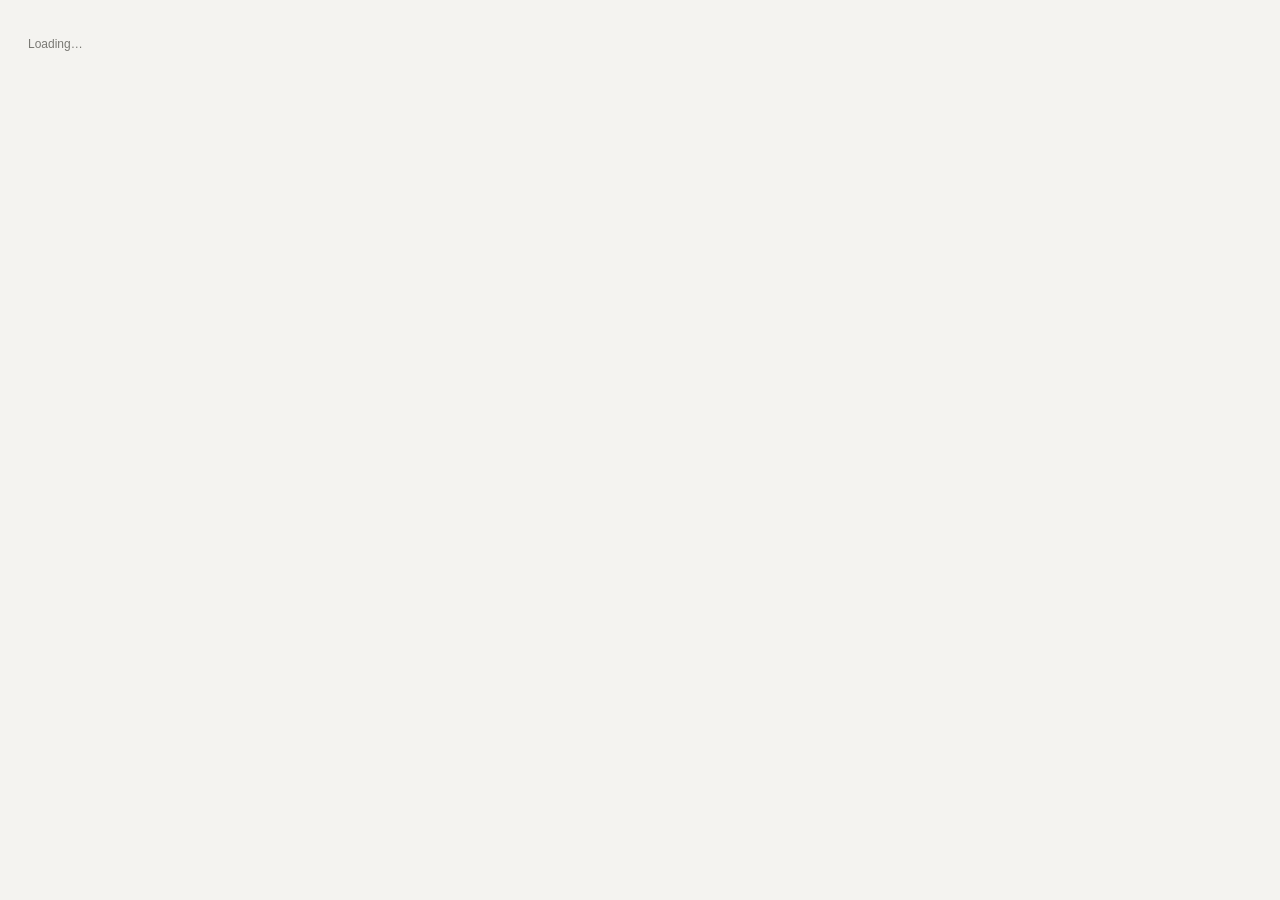
==== commit ea82f023: "Step 5.2: debit spreads on cheap-IV days through the shared engine; paper trades recorded daily - en" ====
--- a/site/lab.html
+++ b/site/lab.html
@@ -122,7 +122,7 @@
       <tr><th></th>${W.map(w => `<th class="grp col-${w.key}" colspan="${COLS.length}">${esc(w.title)}</th>`).join("")}</tr>
       <tr><th>Version (strategy-file order) and evidence</th>${W.map(w => COLS.map(c => `<th class="col-${w.key}">${c[1]}</th>`).join("")).join("")}</tr></thead><tbody>`;
     S.variants.forEach(v => {
-      t += `<tr class="${v.live ? "live" : ""}"><td><b>${esc(v.name)}</b>${v.live ? `<span class="livetag">Live rule</span>` : ""}<div class="ev">Evidence: ${esc(v.evidence_title)}</div></td>`
+      t += `<tr class="${v.live ? "live" : ""}"><td><b>${esc(v.name)}</b>${v.live ? `<span class="livetag">${esc(S.live_label)}</span>` : ""}<div class="ev">Evidence: ${esc(v.evidence_title)}</div></td>`
         + W.map(w => COLS.map(c => { const x = cell(v.windows[w.key].rows, c[0]);
             return `<td class="col-${w.key} ${money_keys.includes(c[0]) && c[0] !== "worst_per_1000" && c[0] !== "max_drawdown_per_1000" ? cls(x.value) : ""}">${esc(x.text)}</td>`; }).join("")).join("")
         + `</tr>`;
@@ -136,9 +136,12 @@
     html += `<section class="card" id="${S.anchor}"><h2>${esc(S.name)}</h2>
       <h3 class="sub">The rules in plain words</h3><ul class="rules">${S.rules.map(r => `<li>${esc(r)}</li>`).join("")}</ul>
       <div class="muted" style="margin-top:4px">Rules: ${esc(S.stamp.title)} · version ${esc(S.stamp.version)} · fingerprint ${esc(S.stamp.fingerprint)}. ${esc(S.quotes_line)}</div>
+      ${S.selection ? `<div class="subcard"><h3>Which version is used, and has it passed?</h3>
+        <p style="margin:0 0 4px"><b>Chosen version:</b> ${esc(S.selection.reason)}</p><p class="muted" style="margin:0 0 8px">${esc(S.selection.rule)}</p>
+        ${S.pass ? `<p style="margin:0 0 4px"><b>${S.pass.passed ? "Passed" : "In testing"}:</b> ${esc(S.pass.text)}</p><p class="muted" style="margin:0">${esc(S.pass.rule)}</p>` : ""}</div>` : ""}
       <div class="subcard"><h3>Scorecard: every version, both periods</h3>${t}</div>
       <div class="subcard"><h3>Pick a version to look into</h3>
-        <div class="picker"><select id="pick-${si}" aria-label="Version">${S.variants.map(v => `<option value="${esc(v.name)}"${v.name === S.default_variant ? " selected" : ""}>${esc(v.name)}${v.live ? " (live rule)" : ""}</option>`).join("")}</select></div>
+        <div class="picker"><select id="pick-${si}" aria-label="Version">${S.variants.map(v => `<option value="${esc(v.name)}"${v.name === S.default_variant ? " selected" : ""}>${esc(v.name)}${v.live ? ` (${esc(S.live_label.toLowerCase())})` : ""}</option>`).join("")}</select></div>
         <div class="vtext" id="vtext-${si}"></div></div>
       <div class="subcard"><h3>Running result</h3>
         <div class="controls"><div class="seg"><button id="bench-${si}" aria-pressed="false">Show holding / weekly buying</button></div></div>
@@ -149,6 +152,8 @@
         <div class="chart" id="dd-${si}"></div>
         <div class="muted">How far the running result fell below its previous best, in each period.</div></div>
       <div class="subcard"><h3>Results by entry-day conditions</h3><div id="groups-${si}"></div></div>
+      ${S.paper ? `<div class="subcard"><h3>Paper trades (recorded daily from real quotes)</h3>${S.paper.length ? `<div class="tablewrap"><table><tr><th>Date</th><th>Event</th><th>Status then</th><th>Direction</th><th>Legs</th><th>Cost</th><th>Take profit</th><th>Close by</th><th>Reason / result</th></tr>
+        ${S.paper.map(p => `<tr><td>${esc(p.date)}</td><td>${esc(p.event.replace("_", " "))}</td><td>${esc(p.status)}</td><td>${esc(p.direction)}</td><td>${esc(p.legs || p.side)}</td><td>${p.cost_usd ? usd(+p.cost_usd, 0) : ""}</td><td>${esc(p.take_profit)}</td><td>${esc(p.time_exit)}</td><td>${esc(p.reason)}${p.result_per_1000 ? ` (${money(+p.result_per_1000)} per $1,000)` : ""}</td></tr>`).join("")}</table></div>` : `<div class="muted">No paper trades recorded yet: the first daily run after this change starts the log.</div>`}</div>` : ""}
       <div class="subcard"><h3>Trade list</h3><div class="muted">Newest first. Losing trades have a red edge. Tap a trade to see SOL's price from entry to exit.</div>
         <div class="tablewrap" id="trades-${si}"></div></div>
     </section>`;
@@ -216,12 +221,12 @@
     if (t.price_from == null || t.price_to == null) { host.innerHTML = `<div class="muted">No price history for these dates.</div>`; return; }
     const P = D.prices.slice(t.price_from, t.price_to + 1);
     const f = frame(host, 170);
-    const vals = P.map(p => p[1]).concat([t.short_strike, t.long_strike, t.break_even]);
+    const vals = P.map(p => p[1]).concat(t.lines.map(l => l[0]));
     let lo = Math.min(...vals), hi = Math.max(...vals); const pad = (hi - lo) * 0.08 || 1; lo -= pad; hi += pad;
     const x0 = ms(P[0][0]), x1 = Math.max(ms(P[P.length - 1][0]), x0 + 864e5);
     const x = v => f.m.l + (v - x0) / (x1 - x0) * f.iw, y = v => f.m.t + (hi - v) / (hi - lo) * f.ih;
     axes(f, x, y, niceTicks(lo, hi, 4), v => "$" + v.toFixed(v < 20 ? 1 : 0), [x0, x1], v => new Date(v).toLocaleDateString("en-SG", {day:"numeric", month:"short", timeZone:"UTC"}));
-    [[t.short_strike, "Short " + t.short_strike, "--rich"], [t.long_strike, "Long " + t.long_strike, "--text-muted"], [t.break_even, "Break-even " + t.break_even.toFixed(2), "--series-rv"]].forEach(([v, l, c]) => {
+    t.lines.forEach(([v, l, c]) => {
       el("line", {x1:f.m.l, x2:f.W - f.m.r, y1:y(v), y2:y(v), stroke:css(c), "stroke-width":1, "stroke-dasharray":"4 3"}, f.svg);
       const tx = el("text", {x:f.W - f.m.r - 2, y:y(v) - 3, "text-anchor":"end", "font-size":10.5, fill:css(c)}, f.svg); tx.textContent = l; });
     const pts = P.map(p => [x(ms(p[0])), y(p[1])]);
@@ -237,7 +242,7 @@
     host.innerHTML = `<table class="trades"><tr><th>Entry</th><th>Period</th><th>SOL</th><th>30-day move</th><th>IV pct</th><th>Strikes</th><th>Expiry</th><th>Result</th><th>Exit</th><th>Exit date</th><th>Prices</th></tr>
       ${v.trades.map((t, i) => `<tr class="trow${t.loss ? " loss" : ""}" data-i="${i}" tabindex="0"><td>${t.date}</td><td>${t.window === "held_back" ? "Unseen" : t.window === "in_sample" ? "Practice" : "Before"}</td><td>${usd(t.sol)}</td>
         <td>${t.move_30d_pct == null ? "-" : (t.move_30d_pct > 0 ? "+" : "") + t.move_30d_pct.toFixed(1) + "%"}</td><td>${t.iv_percentile == null ? "-" : Math.round(t.iv_percentile)}</td>
-        <td>${t.short_strike}/${t.long_strike}</td><td>${t.expiry}</td><td class="${cls(t.pnl_per_1000)}">${esc(t.result)}</td><td>${esc(t.exit)}</td><td>${t.exit_date}</td><td>${esc(t.quotes)}</td></tr>`).join("")}</table>`;
+        <td>${esc(t.strikes_text)}</td><td>${t.expiry}</td><td class="${cls(t.pnl_per_1000)}">${esc(t.result)}</td><td>${esc(t.exit)}</td><td>${t.exit_date}</td><td>${esc(t.quotes)}</td></tr>`).join("")}</table>`;
     host.querySelectorAll("tr.trow").forEach(tr => {
       const open = () => {
         const next = tr.nextElementSibling;
